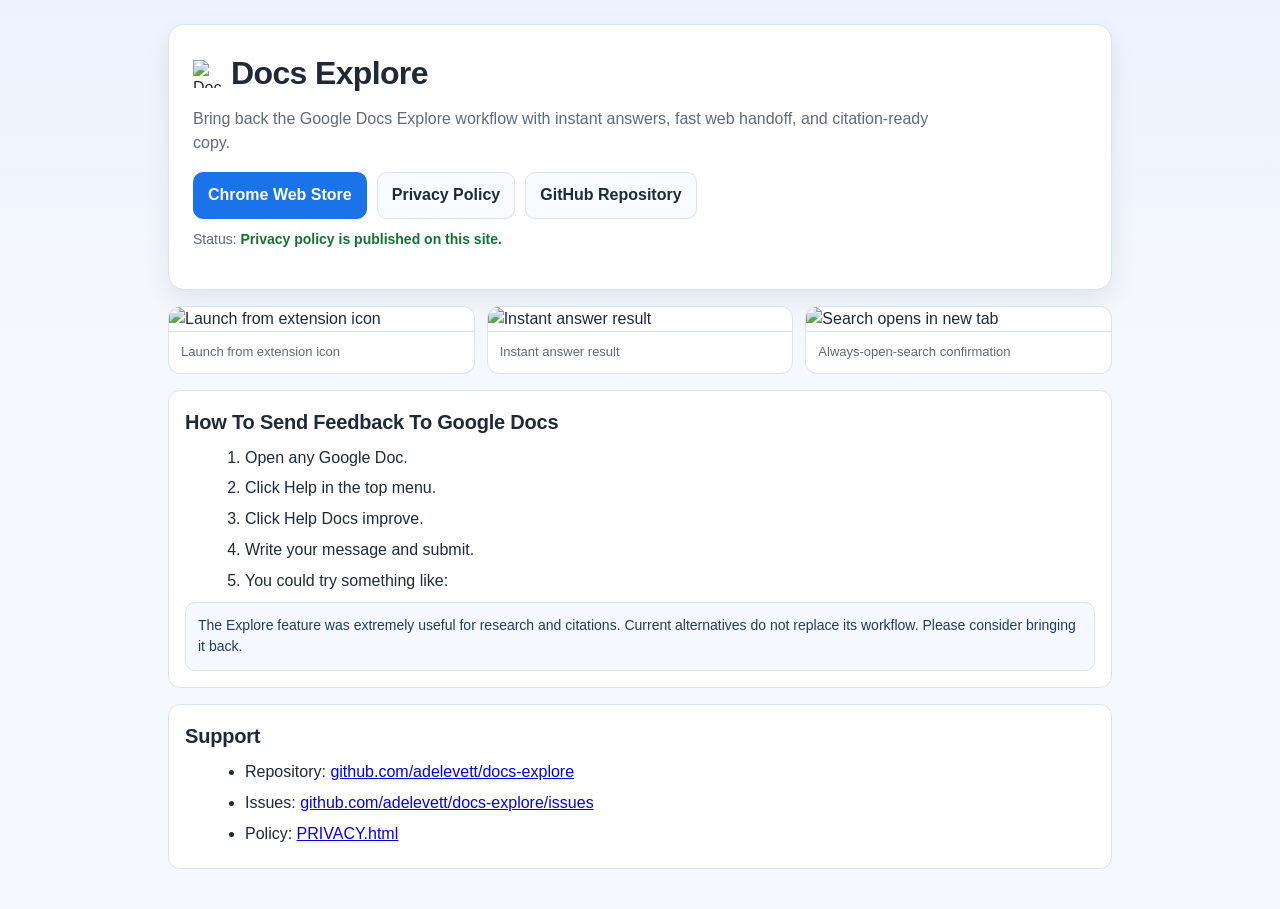
==== index.html @ 26358808 "Implement sidebar toggle command and enhance UI for image previews" ====
<!doctype html>
<html lang="en">
<head>
  <meta charset="utf-8" />
  <meta name="viewport" content="width=device-width, initial-scale=1" />
  <title>Docs Explore</title>
  <style>
    :root {
      --bg: #f5f8fc;
      --surface: #ffffff;
      --text: #1f2937;
      --muted: #5f6b7a;
      --line: #d9e3ef;
      --accent: #1a73e8;
      --accent-dark: #165ec0;
      --ok: #137333;
    }

    * { box-sizing: border-box; }

    body {
      margin: 0;
      font-family: -apple-system, BlinkMacSystemFont, "Segoe UI", Roboto, "Helvetica Neue", Arial, sans-serif;
      color: var(--text);
      background: linear-gradient(180deg, #ecf3ff 0%, var(--bg) 38%, var(--bg) 100%);
      line-height: 1.55;
    }

    .wrap {
      max-width: 980px;
      margin: 0 auto;
      padding: 24px 18px 40px;
    }

    .hero {
      background: var(--surface);
      border: 1px solid var(--line);
      border-radius: 16px;
      padding: 24px;
      box-shadow: 0 10px 26px rgba(15, 23, 42, 0.08);
    }

    .brand {
      display: flex;
      align-items: center;
      gap: 10px;
      margin-bottom: 8px;
    }

    h1 {
      margin: 0;
      font-size: 32px;
      letter-spacing: -0.02em;
    }

    .lead {
      margin: 0;
      color: var(--muted);
      font-size: 16px;
      max-width: 760px;
    }

    .cta {
      margin-top: 16px;
      display: flex;
      flex-wrap: wrap;
      gap: 10px;
    }

    .btn {
      display: inline-block;
      text-decoration: none;
      border-radius: 10px;
      padding: 10px 14px;
      font-weight: 600;
      border: 1px solid var(--line);
      color: var(--text);
      background: #f8fbff;
    }

    .btn.primary {
      background: var(--accent);
      color: #fff;
      border-color: var(--accent);
    }

    .btn.primary:hover { background: var(--accent-dark); }

    .grid {
      margin-top: 16px;
      display: grid;
      gap: 12px;
      grid-template-columns: repeat(3, 1fr);
    }

    .card {
      background: var(--surface);
      border: 1px solid var(--line);
      border-radius: 12px;
      overflow: hidden;
    }

    .card img {
      width: 100%;
      display: block;
      border-bottom: 1px solid var(--line);
      cursor: zoom-in;
    }

    /* lightbox */
    .lb-overlay {
      display: none;
      position: fixed;
      inset: 0;
      background: rgba(10, 15, 30, 0.82);
      z-index: 1000;
      align-items: center;
      justify-content: center;
      padding: 20px;
    }
    .lb-overlay.open { display: flex; }
    .lb-overlay img {
      max-width: 100%;
      max-height: 90vh;
      border-radius: 10px;
      box-shadow: 0 24px 64px rgba(0,0,0,.5);
    }
    .lb-close {
      position: fixed;
      top: 16px;
      right: 20px;
      background: rgba(255,255,255,.15);
      border: none;
      color: #fff;
      font-size: 28px;
      line-height: 1;
      width: 40px;
      height: 40px;
      border-radius: 50%;
      cursor: pointer;
      display: flex;
      align-items: center;
      justify-content: center;
    }
    .lb-close:hover { background: rgba(255,255,255,.28); }

    .card p {
      margin: 0;
      padding: 10px 12px;
      font-size: 13px;
      color: var(--muted);
    }

    .section {
      margin-top: 16px;
      background: var(--surface);
      border: 1px solid var(--line);
      border-radius: 12px;
      padding: 16px;
    }

    h2 {
      margin: 0 0 8px;
      font-size: 20px;
      letter-spacing: -0.01em;
    }

    ol, ul { margin: 0 0 0 20px; }
    li { margin: 6px 0; }

    .quote {
      margin-top: 8px;
      background: #f6f9ff;
      border: 1px solid #d5e3fa;
      border-radius: 10px;
      padding: 12px;
      font-size: 14px;
      color: #1f3b67;
    }

    .muted {
      color: var(--muted);
      font-size: 14px;
    }

    .status {
      color: var(--ok);
      font-weight: 600;
    }

    @media (max-width: 900px) {
      .grid { grid-template-columns: 1fr; }
      h1 { font-size: 28px; }
    }
  </style>
</head>
<body>
  <main class="wrap">
    <section class="hero">
      <div class="brand">
        <img src="icons/icon48.png" width="28" height="28" alt="Docs Explore icon" />
        <h1>Docs Explore</h1>
      </div>
      <p class="lead">Bring back the Google Docs Explore workflow with instant answers, fast web handoff, and citation-ready copy.</p>
      <div class="cta">
        <a class="btn primary" href="https://chrome.google.com/webstore" target="_blank" rel="noopener">Chrome Web Store</a>
        <a class="btn" href="PRIVACY.html">Privacy Policy</a>
        <a class="btn" href="https://github.com/adelevett/docs-explore" target="_blank" rel="noopener">GitHub Repository</a>
      </div>
      <p class="muted" style="margin-top: 10px;">Status: <span class="status">Privacy policy is published on this site.</span></p>
    </section>

    <section class="grid" aria-label="Feature screenshots">
      <article class="card">
        <img src="store-assets/launch_from_icon_1280x800.png" alt="Launch from extension icon" data-lb />
        <p>Launch from extension icon</p>
      </article>
      <article class="card">
        <img src="store-assets/instant_answer_1280x800.png" alt="Instant answer result" data-lb />
        <p>Instant answer result</p>
      </article>
      <article class="card">
        <img src="store-assets/search_in_new_tab_1280x800.png" alt="Search opens in new tab" data-lb />
        <p>Always-open-search confirmation</p>
      </article>
    </section>

    <div class="lb-overlay" id="lb" role="dialog" aria-modal="true" aria-label="Screenshot preview">
      <button class="lb-close" id="lbClose" aria-label="Close">&times;</button>
      <img id="lbImg" src="" alt="" />
    </div>

    <script>
      const lb = document.getElementById('lb');
      const lbImg = document.getElementById('lbImg');
      document.querySelectorAll('img[data-lb]').forEach(img => {
        img.addEventListener('click', () => {
          lbImg.src = img.src;
          lbImg.alt = img.alt;
          lb.classList.add('open');
        });
      });
      function closeLb() { lb.classList.remove('open'); }
      document.getElementById('lbClose').addEventListener('click', closeLb);
      lb.addEventListener('click', e => { if (e.target === lb) closeLb(); });
      document.addEventListener('keydown', e => { if (e.key === 'Escape') closeLb(); });
    </script>

    <section class="section">
      <h2>How To Send Feedback To Google Docs</h2>
      <ol>
        <li>Open any Google Doc.</li>
        <li>Click Help in the top menu.</li>
        <li>Click Help Docs improve.</li>
        <li>Write your message and submit.</li>
        <li>You could try something like:</li>
      </ol>
      <div class="quote">The Explore feature was extremely useful for research and citations. Current alternatives do not replace its workflow. Please consider bringing it back.</div>
    </section>

    <section class="section">
      <h2>Support</h2>
      <ul>
        <li>Repository: <a href="https://github.com/adelevett/docs-explore" target="_blank" rel="noopener">github.com/adelevett/docs-explore</a></li>
        <li>Issues: <a href="https://github.com/adelevett/docs-explore/issues" target="_blank" rel="noopener">github.com/adelevett/docs-explore/issues</a></li>
        <li>Policy: <a href="PRIVACY.html">PRIVACY.html</a></li>
      </ul>
    </section>
  </main>
</body>
</html>
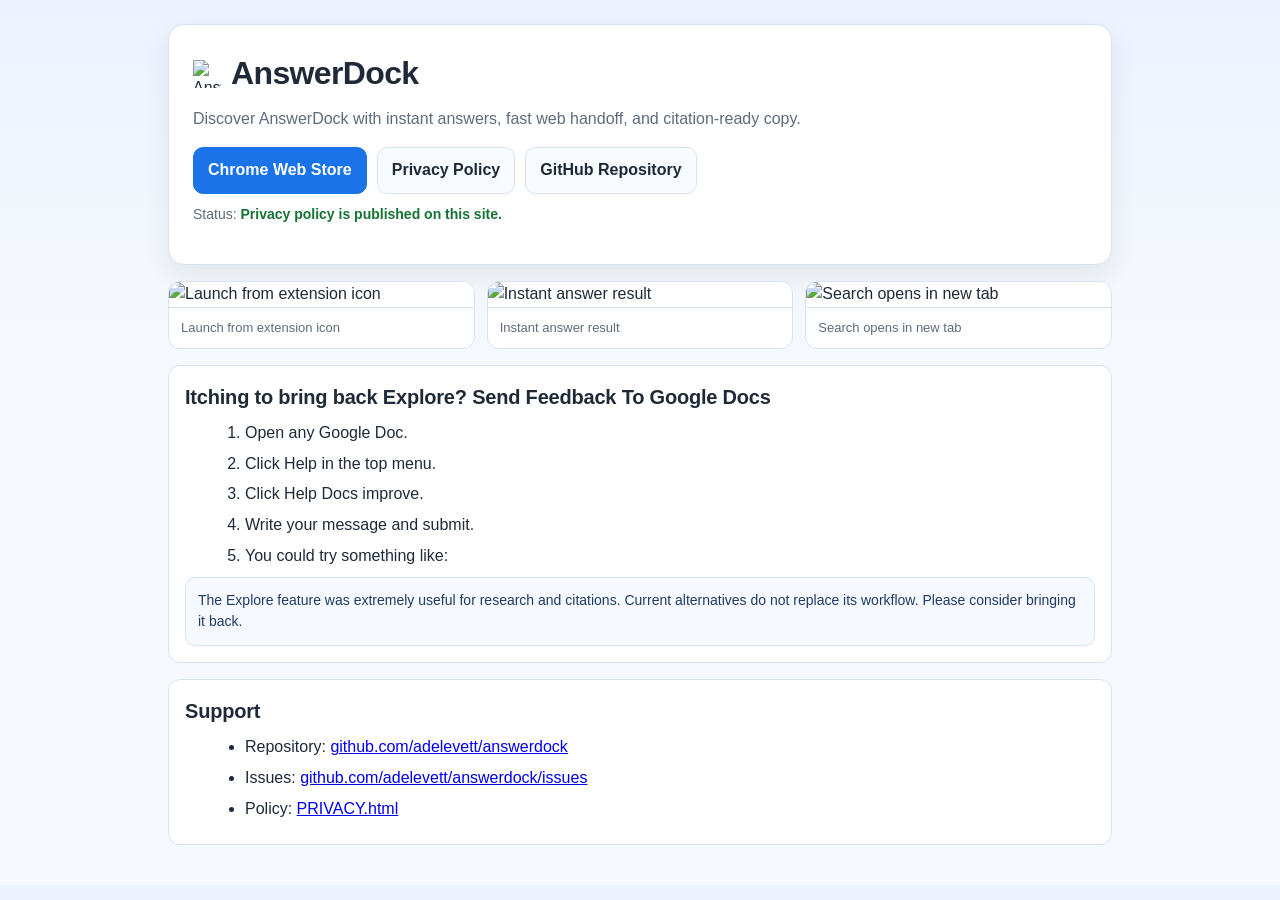
==== commit f8cb58db: "chore: update feedback section heading in index.html" ====
--- a/index.html
+++ b/index.html
@@ -1,9 +1,10 @@
 <!doctype html>
 <html lang="en">
+
 <head>
   <meta charset="utf-8" />
   <meta name="viewport" content="width=device-width, initial-scale=1" />
-  <title>Docs Explore</title>
+  <title>AnswerDock</title>
   <style>
     :root {
       --bg: #f5f8fc;
@@ -16,7 +17,9 @@
       --ok: #137333;
     }
 
-    * { box-sizing: border-box; }
+    * {
+      box-sizing: border-box;
+    }
 
     body {
       margin: 0;
@@ -84,7 +87,9 @@
       border-color: var(--accent);
     }
 
-    .btn.primary:hover { background: var(--accent-dark); }
+    .btn.primary:hover {
+      background: var(--accent-dark);
+    }
 
     .grid {
       margin-top: 16px;
@@ -118,18 +123,23 @@
       justify-content: center;
       padding: 20px;
     }
-    .lb-overlay.open { display: flex; }
+
+    .lb-overlay.open {
+      display: flex;
+    }
+
     .lb-overlay img {
       max-width: 100%;
       max-height: 90vh;
       border-radius: 10px;
-      box-shadow: 0 24px 64px rgba(0,0,0,.5);
-    }
+      box-shadow: 0 24px 64px rgba(0, 0, 0, .5);
+    }
+
     .lb-close {
       position: fixed;
       top: 16px;
       right: 20px;
-      background: rgba(255,255,255,.15);
+      background: rgba(255, 255, 255, .15);
       border: none;
       color: #fff;
       font-size: 28px;
@@ -142,7 +152,10 @@
       align-items: center;
       justify-content: center;
     }
-    .lb-close:hover { background: rgba(255,255,255,.28); }
+
+    .lb-close:hover {
+      background: rgba(255, 255, 255, .28);
+    }
 
     .card p {
       margin: 0;
@@ -165,8 +178,14 @@
       letter-spacing: -0.01em;
     }
 
-    ol, ul { margin: 0 0 0 20px; }
-    li { margin: 6px 0; }
+    ol,
+    ul {
+      margin: 0 0 0 20px;
+    }
+
+    li {
+      margin: 6px 0;
+    }
 
     .quote {
       margin-top: 8px;
@@ -189,25 +208,34 @@
     }
 
     @media (max-width: 900px) {
-      .grid { grid-template-columns: 1fr; }
-      h1 { font-size: 28px; }
+      .grid {
+        grid-template-columns: 1fr;
+      }
+
+      h1 {
+        font-size: 28px;
+      }
     }
   </style>
 </head>
+
 <body>
   <main class="wrap">
     <section class="hero">
       <div class="brand">
-        <img src="icons/icon48.png" width="28" height="28" alt="Docs Explore icon" />
-        <h1>Docs Explore</h1>
+        <img src="icons/icon48.png" width="28" height="28" alt="AnswerDock icon" />
+        <h1>AnswerDock</h1>
       </div>
-      <p class="lead">Bring back the Google Docs Explore workflow with instant answers, fast web handoff, and citation-ready copy.</p>
+      <p class="lead">Discover AnswerDock with instant answers, fast web handoff, and citation-ready copy.</p>
       <div class="cta">
-        <a class="btn primary" href="https://chrome.google.com/webstore" target="_blank" rel="noopener">Chrome Web Store</a>
+        <a class="btn primary" href="https://chrome.google.com/webstore" target="_blank" rel="noopener">Chrome Web
+          Store</a>
         <a class="btn" href="PRIVACY.html">Privacy Policy</a>
-        <a class="btn" href="https://github.com/adelevett/docs-explore" target="_blank" rel="noopener">GitHub Repository</a>
+        <a class="btn" href="https://github.com/adelevett/answerdock" target="_blank" rel="noopener">GitHub
+          Repository</a>
       </div>
-      <p class="muted" style="margin-top: 10px;">Status: <span class="status">Privacy policy is published on this site.</span></p>
+      <p class="muted" style="margin-top: 10px;">Status: <span class="status">Privacy policy is published on this
+          site.</span></p>
     </section>
 
     <section class="grid" aria-label="Feature screenshots">
@@ -221,7 +249,7 @@
       </article>
       <article class="card">
         <img src="store-assets/search_in_new_tab_1280x800.png" alt="Search opens in new tab" data-lb />
-        <p>Always-open-search confirmation</p>
+        <p>Search opens in new tab</p>
       </article>
     </section>
 
@@ -247,7 +275,7 @@
     </script>
 
     <section class="section">
-      <h2>How To Send Feedback To Google Docs</h2>
+      <h2>Itching to bring back Explore? Send Feedback To Google Docs</h2>
       <ol>
         <li>Open any Google Doc.</li>
         <li>Click Help in the top menu.</li>
@@ -255,17 +283,21 @@
         <li>Write your message and submit.</li>
         <li>You could try something like:</li>
       </ol>
-      <div class="quote">The Explore feature was extremely useful for research and citations. Current alternatives do not replace its workflow. Please consider bringing it back.</div>
+      <div class="quote">The Explore feature was extremely useful for research and citations. Current alternatives do
+        not replace its workflow. Please consider bringing it back.</div>
     </section>
 
     <section class="section">
       <h2>Support</h2>
       <ul>
-        <li>Repository: <a href="https://github.com/adelevett/docs-explore" target="_blank" rel="noopener">github.com/adelevett/docs-explore</a></li>
-        <li>Issues: <a href="https://github.com/adelevett/docs-explore/issues" target="_blank" rel="noopener">github.com/adelevett/docs-explore/issues</a></li>
+        <li>Repository: <a href="https://github.com/adelevett/answerdock" target="_blank"
+            rel="noopener">github.com/adelevett/answerdock</a></li>
+        <li>Issues: <a href="https://github.com/adelevett/answerdock/issues" target="_blank"
+            rel="noopener">github.com/adelevett/answerdock/issues</a></li>
         <li>Policy: <a href="PRIVACY.html">PRIVACY.html</a></li>
       </ul>
     </section>
   </main>
 </body>
-</html>
+
+</html>
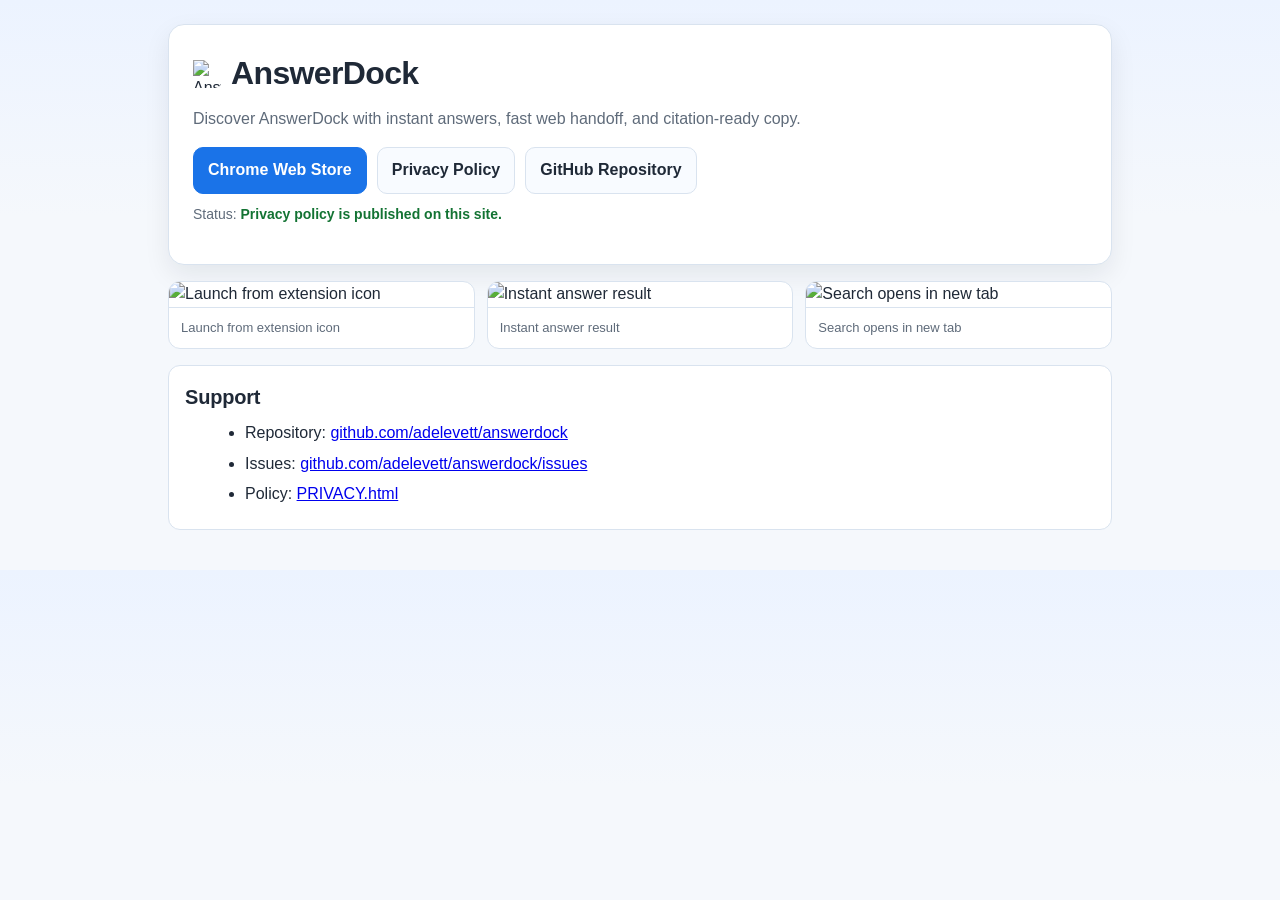
==== commit 6a72e6bf: "refactor: remove feedback section for Google Docs Explore feature" ====
--- a/index.html
+++ b/index.html
@@ -275,19 +275,6 @@
     </script>
 
     <section class="section">
-      <h2>Itching to bring back Explore? Send Feedback To Google Docs</h2>
-      <ol>
-        <li>Open any Google Doc.</li>
-        <li>Click Help in the top menu.</li>
-        <li>Click Help Docs improve.</li>
-        <li>Write your message and submit.</li>
-        <li>You could try something like:</li>
-      </ol>
-      <div class="quote">The Explore feature was extremely useful for research and citations. Current alternatives do
-        not replace its workflow. Please consider bringing it back.</div>
-    </section>
-
-    <section class="section">
       <h2>Support</h2>
       <ul>
         <li>Repository: <a href="https://github.com/adelevett/answerdock" target="_blank"
